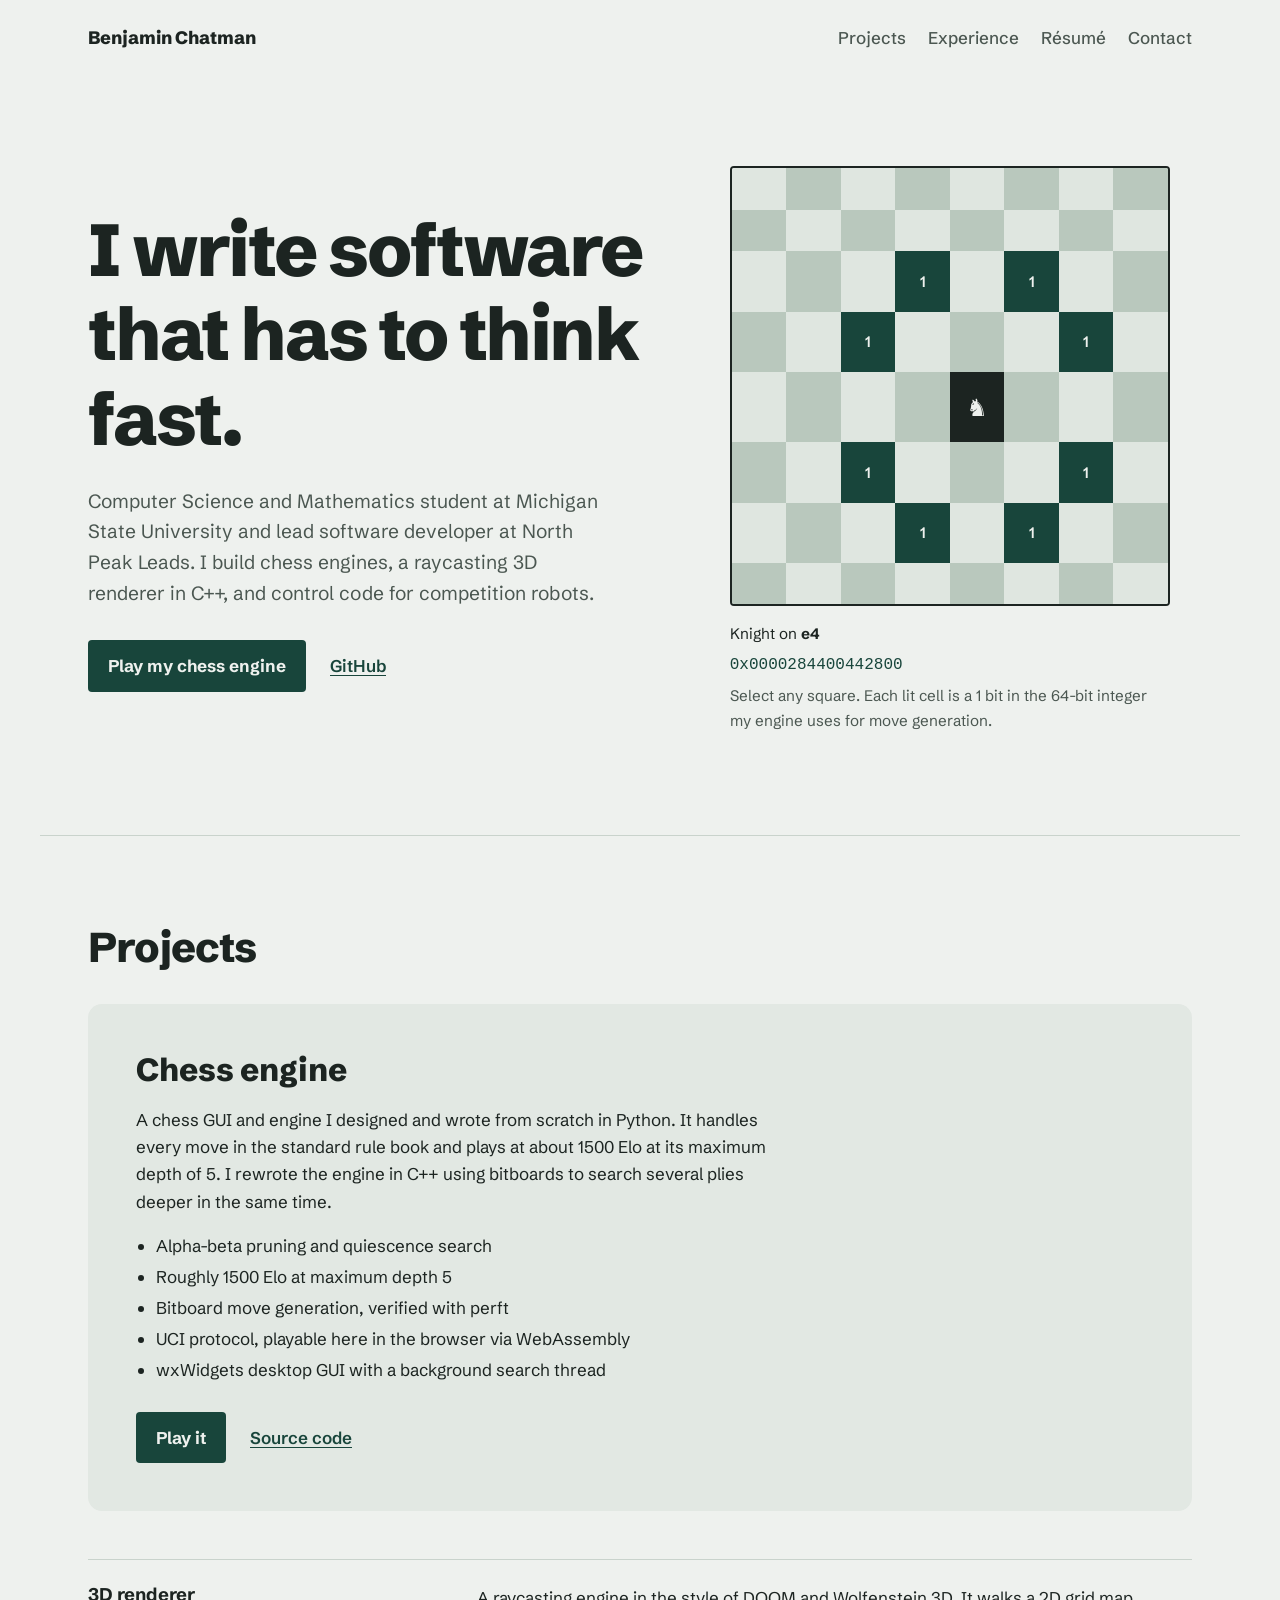
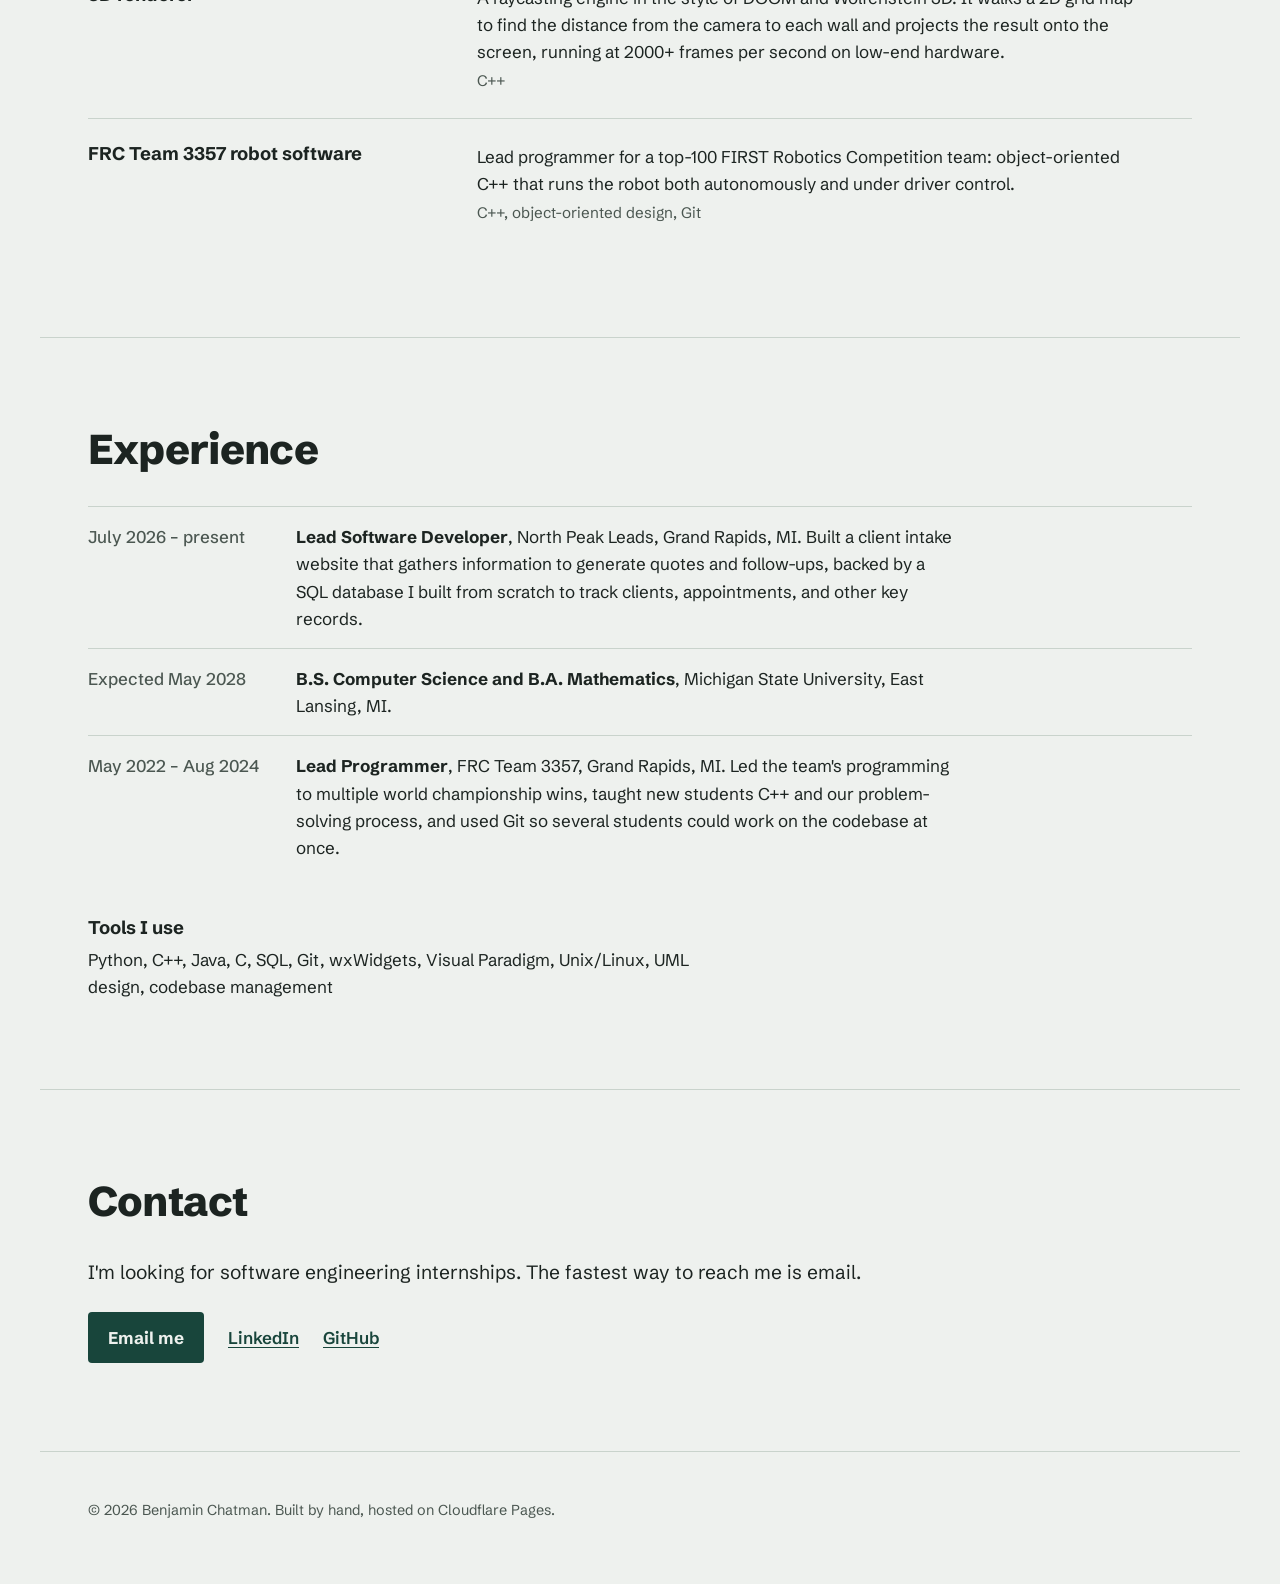
==== index.html @ 471a6a26 "Added resume implementation." ====
<!doctype html>
<html lang="en">
<head>
  <meta charset="utf-8">
  <meta name="viewport" content="width=device-width, initial-scale=1">
  <title>Benjamin Chatman</title>
  <meta name="description" content="Benjamin Chatman — Computer Science and Mathematics at Michigan State University. Chess engines, C++ rendering, and robot software.">
  <link rel="icon" href="/assets/favicon.svg" type="image/svg+xml">
  <link rel="preconnect" href="https://fonts.googleapis.com">
  <link rel="preconnect" href="https://fonts.gstatic.com" crossorigin>
  <link href="https://fonts.googleapis.com/css2?family=Schibsted+Grotesk:wght@400;500;700;800&display=swap" rel="stylesheet">
  <link rel="stylesheet" href="/styles.css">
</head>
<body>
  <a class="skip" href="#main">Skip to content</a>

  <header class="site-header">
    <a class="wordmark" href="/">Benjamin Chatman</a>
    <nav aria-label="Main">
      <a href="#projects">Projects</a>
      <a href="#experience">Experience</a>
      <a href="/Resume%20-%20Benjamin%20Chatman.pdf">Résumé</a>
      <a href="#contact">Contact</a>
    </nav>
  </header>

  <main id="main">
    <section class="hero">
      <div class="hero-text">
        <h1>I write software that has to think fast.</h1>
        <p class="lede">
          Computer Science and Mathematics student at Michigan State University
          and lead software developer at North Peak Leads. I build chess
          engines, a raycasting 3D renderer in C++, and control code for
          competition robots.
        </p>
        <p class="hero-links">
          <a class="button" href="/chess/">Play my chess engine</a>
          <a class="text-link" href="https://github.com/bennyjjumpin">GitHub</a>
        </p>
      </div>

      <figure class="bitboard" aria-labelledby="bb-caption">
        <div class="board" id="board" role="grid" aria-label="Chessboard. Select a square to see a knight's attack bitboard."></div>
        <figcaption id="bb-caption">
          <span class="bb-sq">Knight on <strong id="bb-square">e4</strong></span>
          <code id="bb-hex">0x0000284400442800</code>
          <span class="bb-hint">Select any square. Each lit cell is a 1 bit in the 64-bit integer my engine uses for move generation.</span>
        </figcaption>
      </figure>
    </section>

    <section id="projects" class="section">
      <h2>Projects</h2>

      <article class="feature">
        <div class="feature-body">
          <h3>Chess engine</h3>
          <p>
            A chess GUI and engine I designed and wrote from scratch in Python.
            It handles every move in the standard rule book and plays at about
            1500 Elo at its maximum depth of 5. I rewrote the engine in C++
            using bitboards to search several plies deeper in the same time.
          </p>
          <ul class="facts">
            <li>Alpha-beta pruning and quiescence search</li>
            <li>Roughly 1500 Elo at maximum depth 5</li>
            <li>Bitboard move generation, verified with perft</li>
            <li>UCI protocol, playable here in the browser via WebAssembly</li>
            <li>wxWidgets desktop GUI with a background search thread</li>
          </ul>
          <p class="feature-links">
            <a class="button" href="/chess/">Play it</a>
            <a class="text-link" href="https://github.com/bennyjjumpin/chess-engine">Source code</a>
          </p>
        </div>
      </article>

      <ul class="project-list">
        <li>
          <h3>3D renderer</h3>
          <p>A raycasting engine in the style of DOOM and Wolfenstein 3D. It walks a 2D grid map to find the distance from the camera to each wall and projects the result onto the screen, running at 2000+ frames per second on low-end hardware.</p>
          <p class="stack">C++</p>
        </li>
        <li>
          <h3>FRC Team 3357 robot software</h3>
          <p>Lead programmer for a top-100 FIRST Robotics Competition team: object-oriented C++ that runs the robot both autonomously and under driver control.</p>
          <p class="stack">C++, object-oriented design, Git</p>
        </li>
      </ul>
    </section>

    <section id="experience" class="section">
      <h2>Experience</h2>
      <dl class="timeline">
        <div>
          <dt>July 2026 – present</dt>
          <dd><strong>Lead Software Developer</strong>, North Peak Leads, Grand Rapids, MI. Built a client intake website that gathers information to generate quotes and follow-ups, backed by a SQL database I built from scratch to track clients, appointments, and other key records.</dd>
        </div>
        <div>
          <dt>Expected May 2028</dt>
          <dd><strong>B.S. Computer Science and B.A. Mathematics</strong>, Michigan State University, East Lansing, MI.</dd>
        </div>
        <div>
          <dt>May 2022 – Aug 2024</dt>
          <dd><strong>Lead Programmer</strong>, FRC Team 3357, Grand Rapids, MI. Led the team's programming to multiple world championship wins, taught new students C++ and our problem-solving process, and used Git so several students could work on the codebase at once.</dd>
        </div>
      </dl>

      <h3 class="subhead">Tools I use</h3>
      <p class="skills">Python, C++, Java, C, SQL, Git, wxWidgets, Visual Paradigm, Unix/Linux, UML design, codebase management</p>
    </section>

    <section id="contact" class="section contact">
      <h2>Contact</h2>
      <p>I'm looking for software engineering internships. The fastest way to reach me is email.</p>
      <p class="contact-links">
        <a class="button" href="mailto:bennyjjumpin05@gmail.com">Email me</a>
        <a class="text-link" href="https://www.linkedin.com/in/benjamin-chatman-3366b4305">LinkedIn</a>
        <a class="text-link" href="https://github.com/bennyjjumpin">GitHub</a>
      </p>
    </section>
  </main>

  <footer class="site-footer">
    <p>© <span id="year">2026</span> Benjamin Chatman. Built by hand, hosted on Cloudflare Pages.</p>
  </footer>

  <script src="/script.js" defer></script>
</body>
</html>
---- styles.css ----
/* ---------- Tokens ---------- */
:root {
  --paper: #eef1ee;
  --paper-2: #e2e8e3;
  --ink: #1c2421;
  --ink-soft: #4b5751;
  --green: #18453b;       /* Spartan green */
  --green-lit: #2f7a62;
  --sq-light: #dfe6e0;
  --sq-dark: #b9c8bd;
  --bit-on: #18453b;
  --bit-on-text: #eef1ee;
  --rule: #c9d3cc;

  --font: "Schibsted Grotesk", system-ui, -apple-system, "Segoe UI", sans-serif;
  --measure: 66ch;
  --gutter: clamp(16px, 4vw, 48px);
  --radius-sm: 4px;
  --radius-lg: 14px;
}

@media (prefers-color-scheme: dark) {
  :root {
    --paper: #121a17;
    --paper-2: #1a2420;
    --ink: #e3e9e5;
    --ink-soft: #a6b3ac;
    --green: #6fb293;
    --green-lit: #8fd0b0;
    --sq-light: #24302b;
    --sq-dark: #1b2521;
    --bit-on: #6fb293;
    --bit-on-text: #0f1613;
    --rule: #2c3934;
  }
}

/* ---------- Base ---------- */
*, *::before, *::after { box-sizing: border-box; }

html { scroll-behavior: smooth; }
@media (prefers-reduced-motion: reduce) {
  html { scroll-behavior: auto; }
  * { transition: none !important; }
}

body {
  margin: 0;
  background: var(--paper);
  color: var(--ink);
  font-family: var(--font);
  font-size: 1.0625rem;
  line-height: 1.6;
  -webkit-font-smoothing: antialiased;
}

a { color: var(--green); text-underline-offset: 3px; }
a:hover { color: var(--green-lit); }
:focus-visible { outline: 3px solid var(--green-lit); outline-offset: 3px; border-radius: 2px; }

h1, h2, h3 { line-height: 1.15; margin: 0; }

.skip {
  position: absolute; left: -9999px; top: 8px;
  background: var(--ink); color: var(--paper); padding: 8px 12px;
}
.skip:focus { left: 8px; }

/* ---------- Header / footer ---------- */
.site-header {
  display: flex; flex-wrap: wrap; gap: 12px 32px;
  align-items: baseline; justify-content: space-between;
  padding: 24px var(--gutter);
  max-width: 1200px; margin: 0 auto;
}
.wordmark { font-weight: 800; font-size: 1.125rem; color: var(--ink); text-decoration: none; }
.site-header nav { display: flex; flex-wrap: wrap; gap: 4px 22px; }
.site-header nav a { color: var(--ink-soft); text-decoration: none; font-weight: 500; }
.site-header nav a:hover { color: var(--green); }

.site-footer {
  max-width: 1200px; margin: 0 auto;
  padding: 32px var(--gutter) 48px;
  color: var(--ink-soft); font-size: 0.9rem;
  border-top: 1px solid var(--rule);
}

/* ---------- Hero ---------- */
.hero {
  max-width: 1200px; margin: 0 auto;
  padding: clamp(32px, 7vw, 96px) var(--gutter) clamp(48px, 8vw, 112px);
  display: grid; gap: clamp(32px, 6vw, 80px);
  grid-template-columns: minmax(0, 1.1fr) minmax(0, 0.9fr);
  align-items: center;
}
.hero h1 {
  font-size: clamp(2.4rem, 6vw, 4.6rem);
  font-weight: 800;
  letter-spacing: -0.03em;
  max-width: 14ch;
}
.lede { font-size: 1.2rem; color: var(--ink-soft); max-width: 44ch; margin: 24px 0 32px; }
.hero-links, .feature-links, .contact-links {
  display: flex; flex-wrap: wrap; align-items: center; gap: 12px 24px; margin: 0;
}

.button {
  display: inline-block;
  background: var(--green); color: var(--paper);
  padding: 12px 20px; border-radius: var(--radius-sm);
  font-weight: 700; text-decoration: none;
}
.button:hover { background: var(--green-lit); color: var(--paper); }
.text-link { font-weight: 600; }

/* ---------- Bitboard figure ---------- */
.bitboard { margin: 0; }
.board {
  display: grid;
  grid-template-columns: repeat(8, 1fr);
  aspect-ratio: 1;
  width: 100%; max-width: 440px;
  border: 2px solid var(--ink);
  border-radius: var(--radius-sm);
  overflow: hidden;
}
.cell {
  appearance: none; border: 0; margin: 0; padding: 0;
  font: 600 clamp(0.7rem, 1.6vw, 0.95rem) var(--font);
  color: var(--ink-soft);
  background: var(--sq-light);
  cursor: pointer;
  display: grid; place-items: center;
  transition: background-color 120ms ease, color 120ms ease;
}
.cell.dark { background: var(--sq-dark); }
.cell.on { background: var(--bit-on); color: var(--bit-on-text); }
.cell.knight { background: var(--ink); color: var(--paper); font-size: clamp(1rem, 2.6vw, 1.5rem); }

.bitboard figcaption {
  display: grid; gap: 6px;
  max-width: 440px; margin-top: 16px;
  font-size: 0.95rem; color: var(--ink-soft);
}
.bb-sq { color: var(--ink); }
.bitboard code {
  font-family: ui-monospace, "SF Mono", Menlo, Consolas, monospace;
  font-size: 1rem; color: var(--green); word-break: break-all;
}

/* ---------- Sections ---------- */
.section {
  max-width: 1200px; margin: 0 auto;
  padding: clamp(48px, 7vw, 88px) var(--gutter);
  border-top: 1px solid var(--rule);
}
.section h2 { font-size: clamp(1.8rem, 3.6vw, 2.6rem); font-weight: 800; letter-spacing: -0.02em; margin-bottom: 32px; }
.section p { max-width: var(--measure); }

/* Featured project gets the weight; the rest are a quiet list. */
.feature {
  background: var(--paper-2);
  border-radius: var(--radius-lg);
  padding: clamp(24px, 4vw, 48px);
  margin-bottom: 48px;
}
.feature h3 { font-size: clamp(1.5rem, 3vw, 2rem); font-weight: 800; margin-bottom: 12px; }
.facts { padding-left: 1.2em; margin: 16px 0 28px; max-width: var(--measure); }
.facts li { margin: 4px 0; }

.project-list { list-style: none; padding: 0; margin: 0; }
.project-list li {
  display: grid;
  grid-template-columns: minmax(0, 1fr) minmax(0, 2fr);
  gap: 4px 32px;
  padding: 24px 0;
  border-top: 1px solid var(--rule);
}
.project-list h3 { font-size: 1.15rem; font-weight: 700; grid-row: span 2; }
.project-list p { margin: 0; }
.stack { color: var(--ink-soft); font-size: 0.95rem; }

.timeline { margin: 0 0 40px; }
.timeline > div {
  display: grid; grid-template-columns: 11rem minmax(0, 1fr);
  gap: 4px 32px; padding: 16px 0; border-top: 1px solid var(--rule);
}
.timeline dt { color: var(--ink-soft); font-weight: 500; }
.timeline dd { margin: 0; max-width: var(--measure); }
.subhead { font-size: 1.15rem; font-weight: 700; margin-bottom: 8px; }
.skills { margin: 0; }

.contact p:first-of-type { font-size: 1.2rem; margin: 0 0 24px; }

/* ---------- Simple inner pages (chess, 404) ---------- */
.page {
  max-width: 1200px; margin: 0 auto;
  padding: clamp(32px, 6vw, 80px) var(--gutter);
}
.page h1 { font-size: clamp(2rem, 5vw, 3.2rem); font-weight: 800; letter-spacing: -0.03em; margin-bottom: 16px; }
.page p { max-width: var(--measure); }
.placeholder {
  display: grid; place-items: center;
  aspect-ratio: 1; max-width: 520px; margin: 32px 0;
  border: 2px dashed var(--rule); border-radius: var(--radius-lg);
  color: var(--ink-soft); text-align: center; padding: 24px;
}

/* ---------- Mobile ---------- */
@media (max-width: 820px) {
  .hero { grid-template-columns: 1fr; }
  .board, .bitboard figcaption { max-width: 100%; }
  .project-list li, .timeline > div { grid-template-columns: 1fr; }
  .project-list h3 { grid-row: auto; }
}
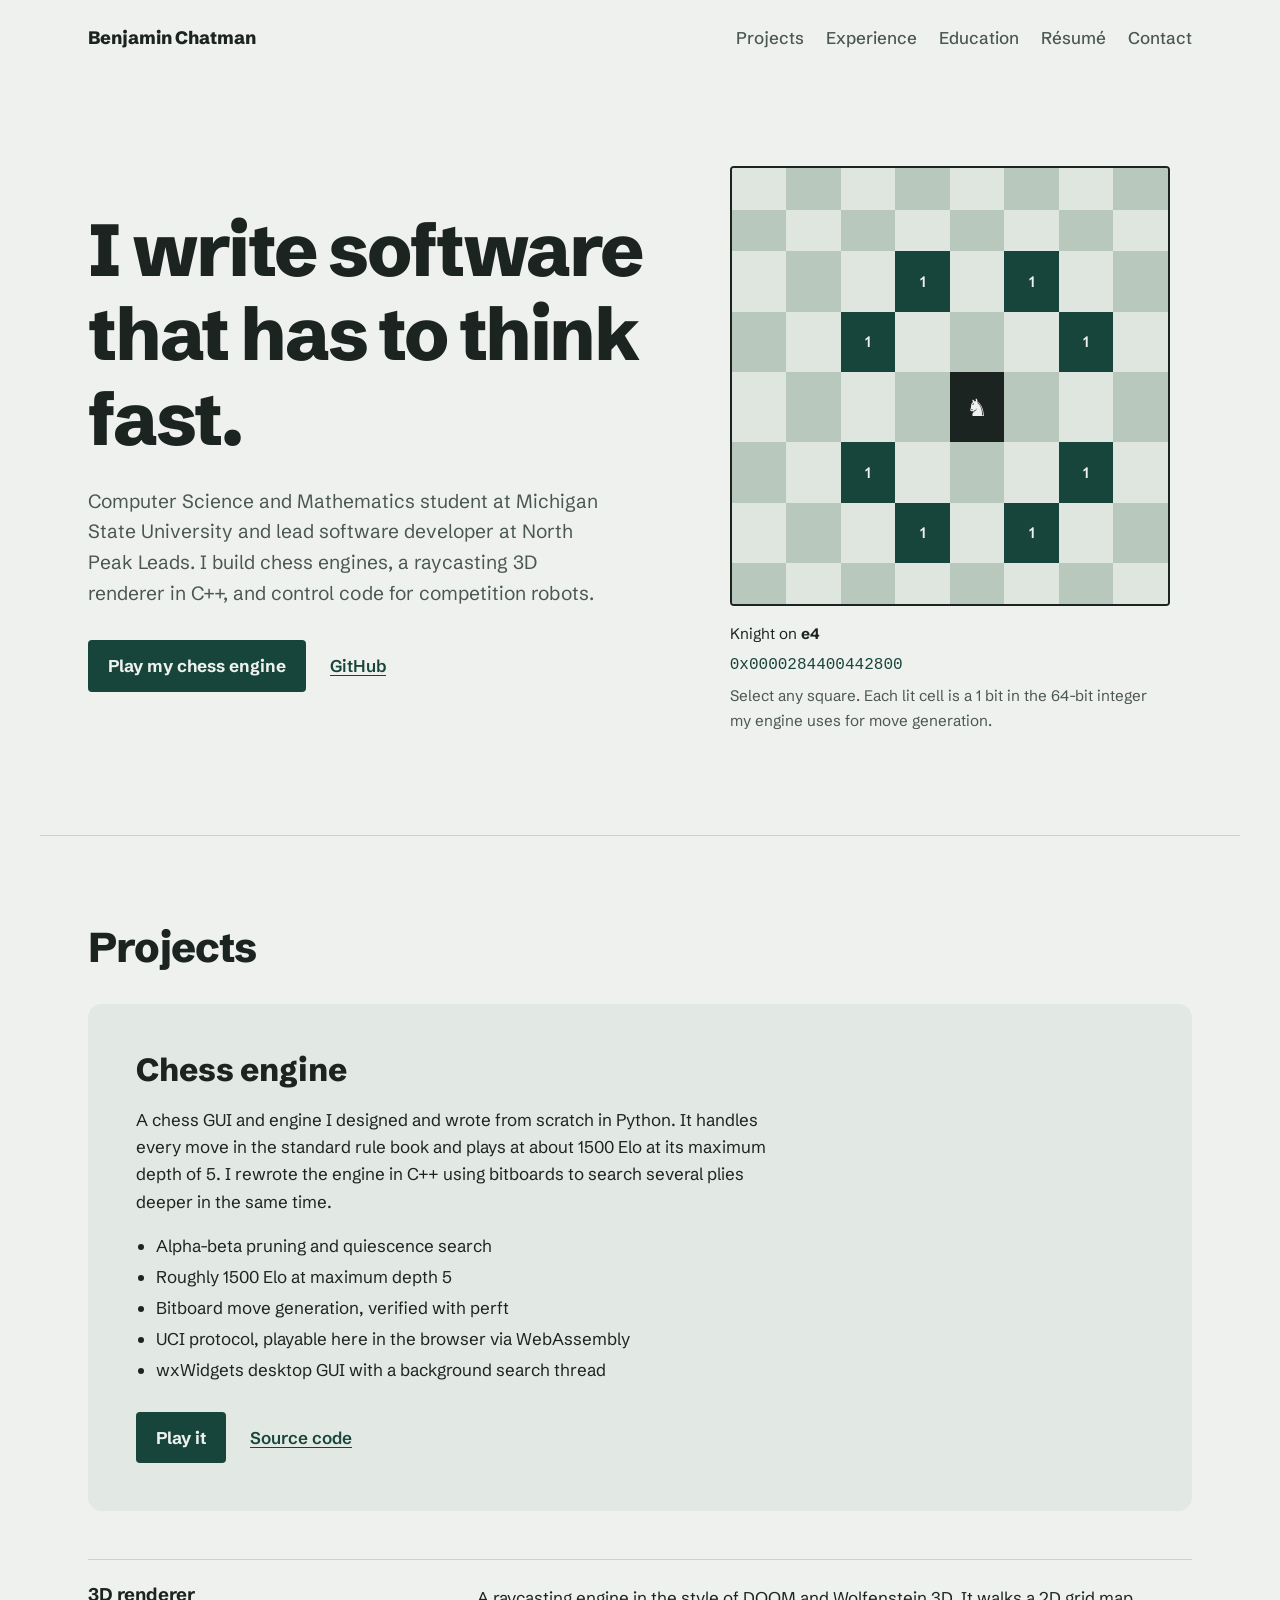
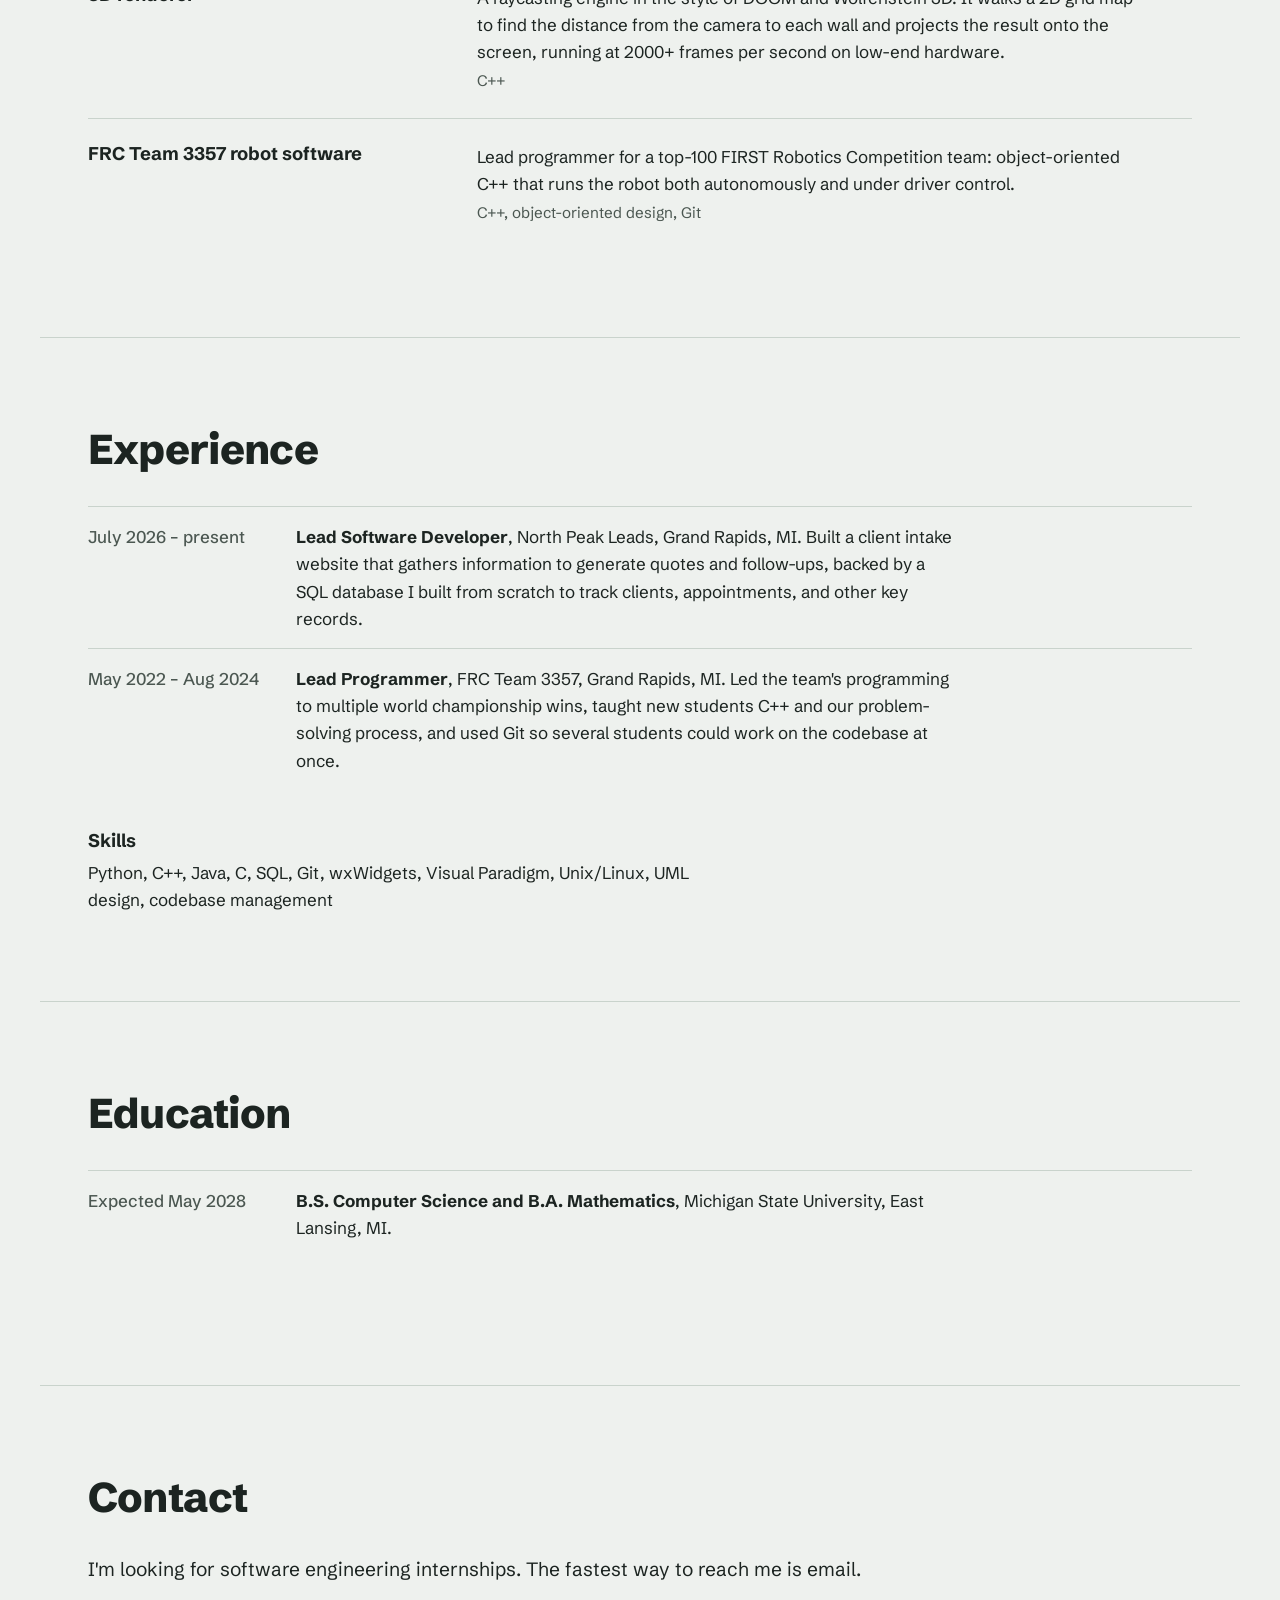
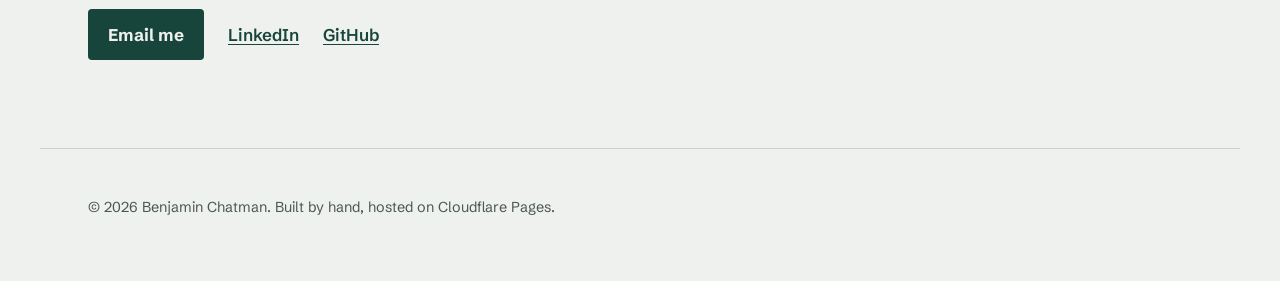
==== commit dd50dd33: "Added a playable chess engine page" ====
--- a/index.html
+++ b/index.html
@@ -19,6 +19,7 @@
     <nav aria-label="Main">
       <a href="#projects">Projects</a>
       <a href="#experience">Experience</a>
+      <a href="#education">Education</a>
       <a href="/Resume%20-%20Benjamin%20Chatman.pdf">Résumé</a>
       <a href="#contact">Contact</a>
     </nav>
@@ -98,17 +99,23 @@
           <dd><strong>Lead Software Developer</strong>, North Peak Leads, Grand Rapids, MI. Built a client intake website that gathers information to generate quotes and follow-ups, backed by a SQL database I built from scratch to track clients, appointments, and other key records.</dd>
         </div>
         <div>
-          <dt>Expected May 2028</dt>
-          <dd><strong>B.S. Computer Science and B.A. Mathematics</strong>, Michigan State University, East Lansing, MI.</dd>
-        </div>
-        <div>
           <dt>May 2022 – Aug 2024</dt>
           <dd><strong>Lead Programmer</strong>, FRC Team 3357, Grand Rapids, MI. Led the team's programming to multiple world championship wins, taught new students C++ and our problem-solving process, and used Git so several students could work on the codebase at once.</dd>
         </div>
       </dl>
 
-      <h3 class="subhead">Tools I use</h3>
+      <h3 class="subhead">Skills</h3>
       <p class="skills">Python, C++, Java, C, SQL, Git, wxWidgets, Visual Paradigm, Unix/Linux, UML design, codebase management</p>
+    </section>
+
+    <section id="education" class="section">
+      <h2>Education</h2>
+      <dl class="timeline">
+        <div>
+          <dt>Expected May 2028</dt>
+          <dd><strong>B.S. Computer Science and B.A. Mathematics</strong>, Michigan State University, East Lansing, MI.</dd>
+        </div>
+      </dl>
     </section>
 
     <section id="contact" class="section contact">
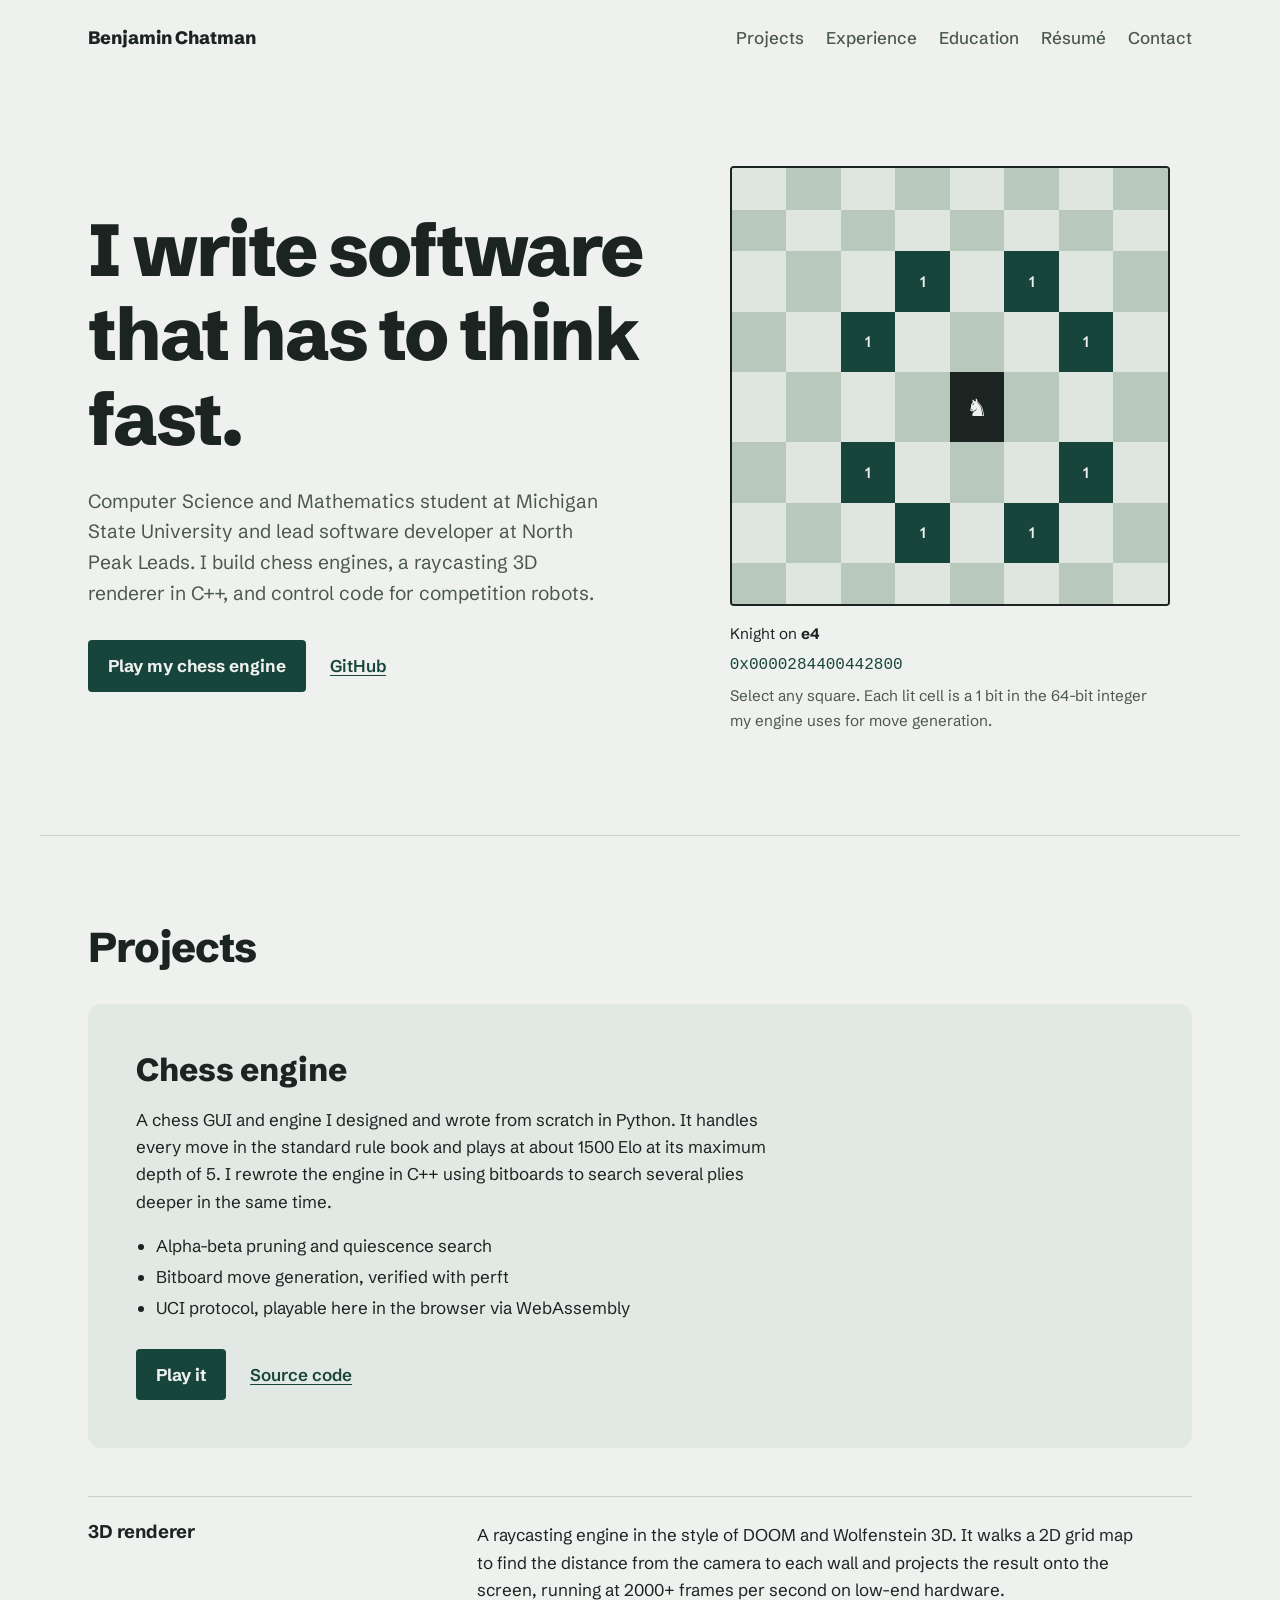
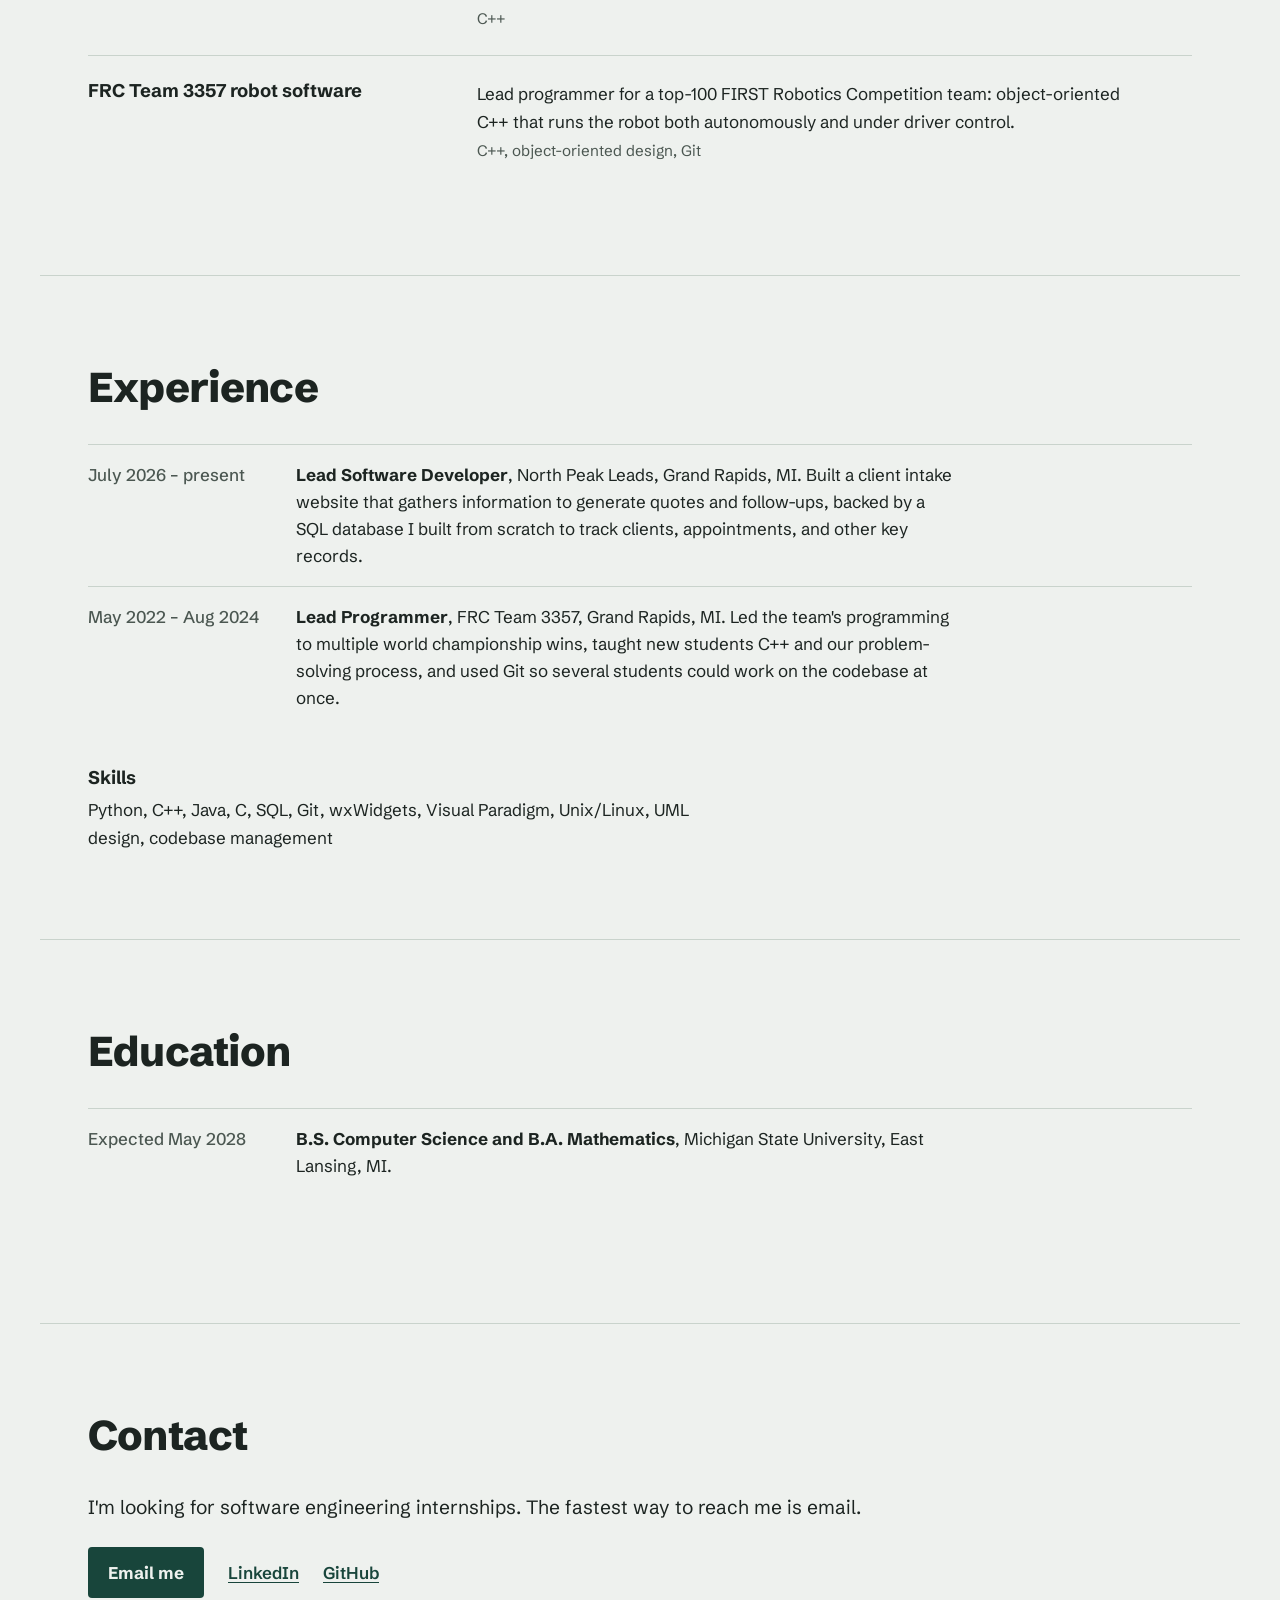
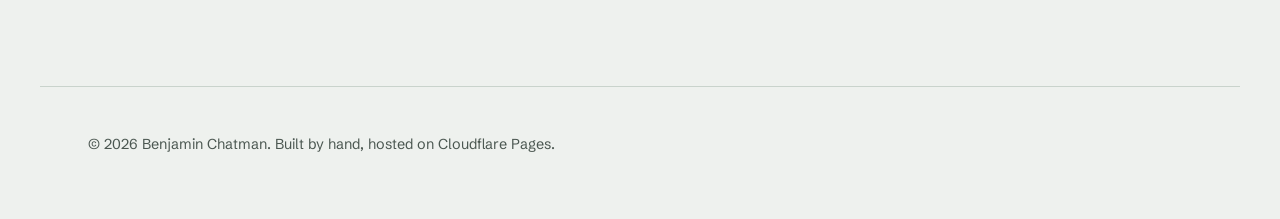
==== commit b6c4bf1b: "Changed inaccurate info about chess project." ====
--- a/index.html
+++ b/index.html
@@ -65,10 +65,8 @@
           </p>
           <ul class="facts">
             <li>Alpha-beta pruning and quiescence search</li>
-            <li>Roughly 1500 Elo at maximum depth 5</li>
             <li>Bitboard move generation, verified with perft</li>
             <li>UCI protocol, playable here in the browser via WebAssembly</li>
-            <li>wxWidgets desktop GUI with a background search thread</li>
           </ul>
           <p class="feature-links">
             <a class="button" href="/chess/">Play it</a>
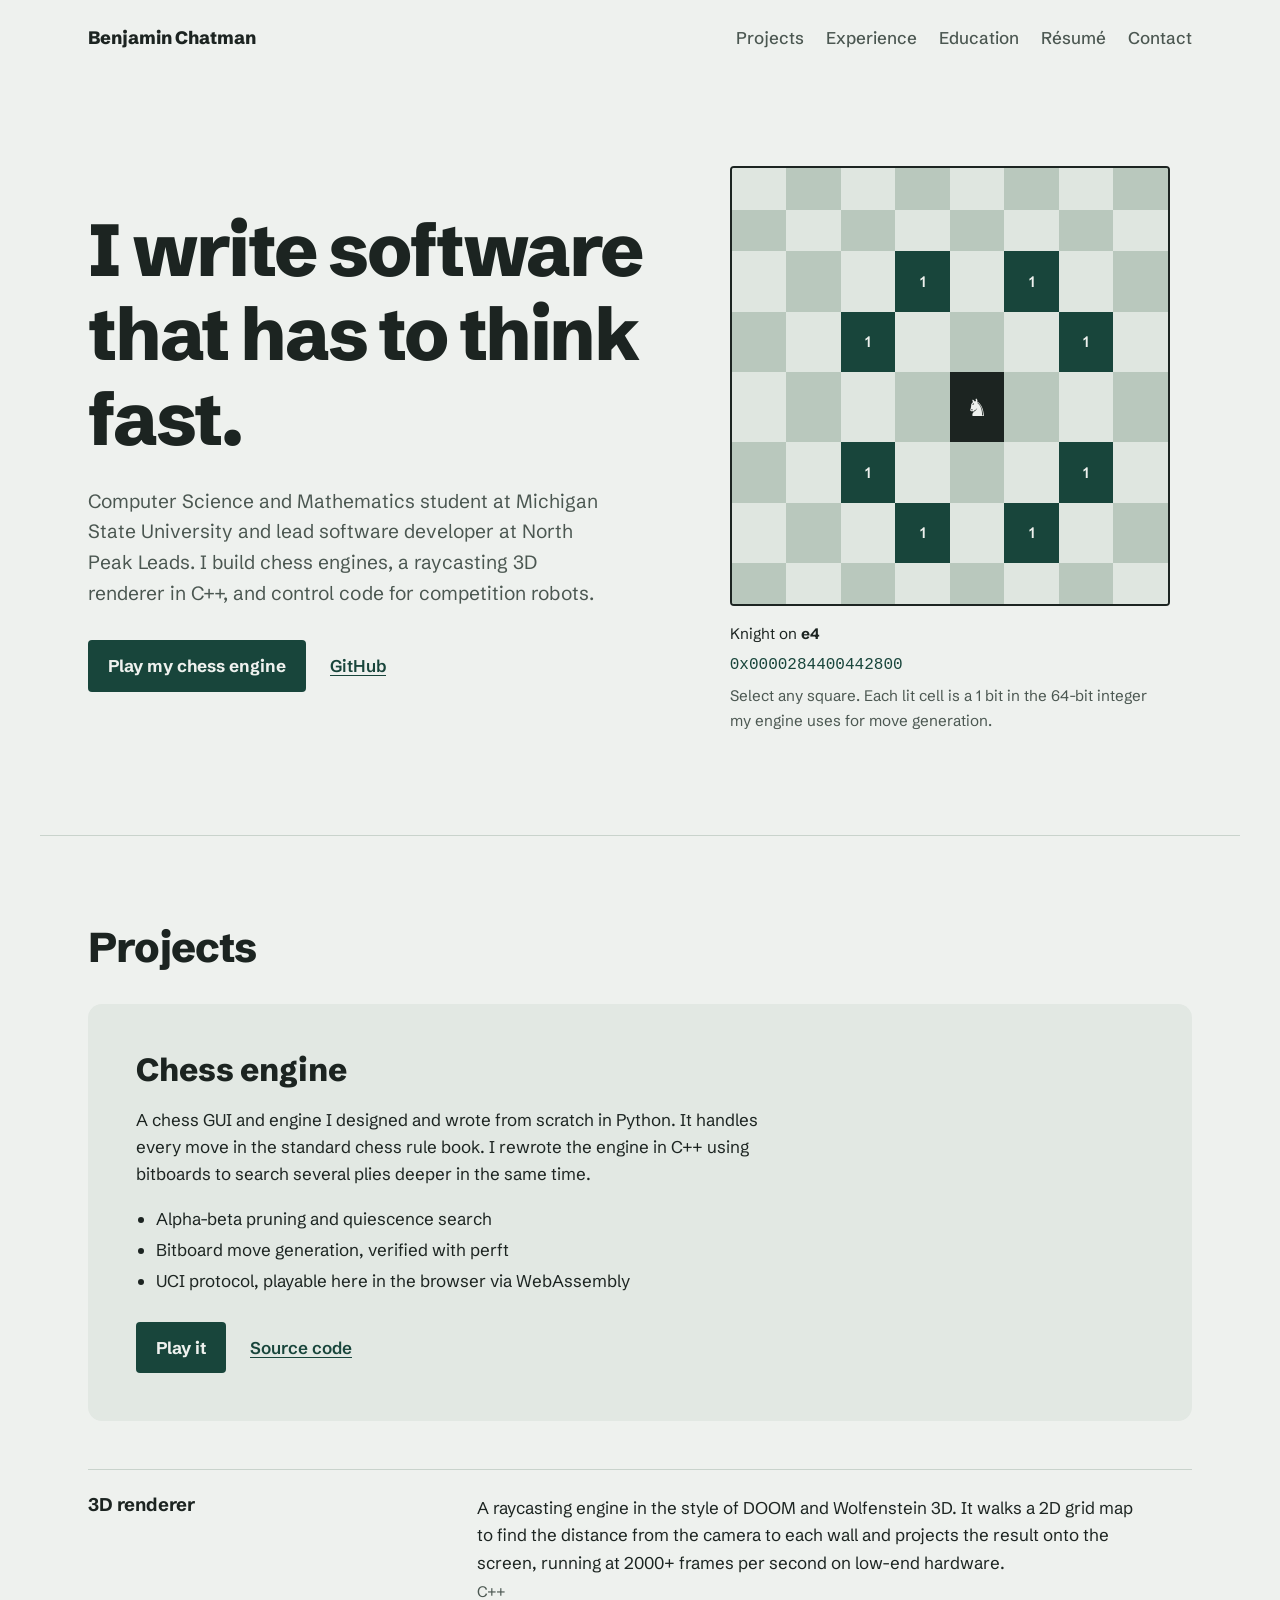
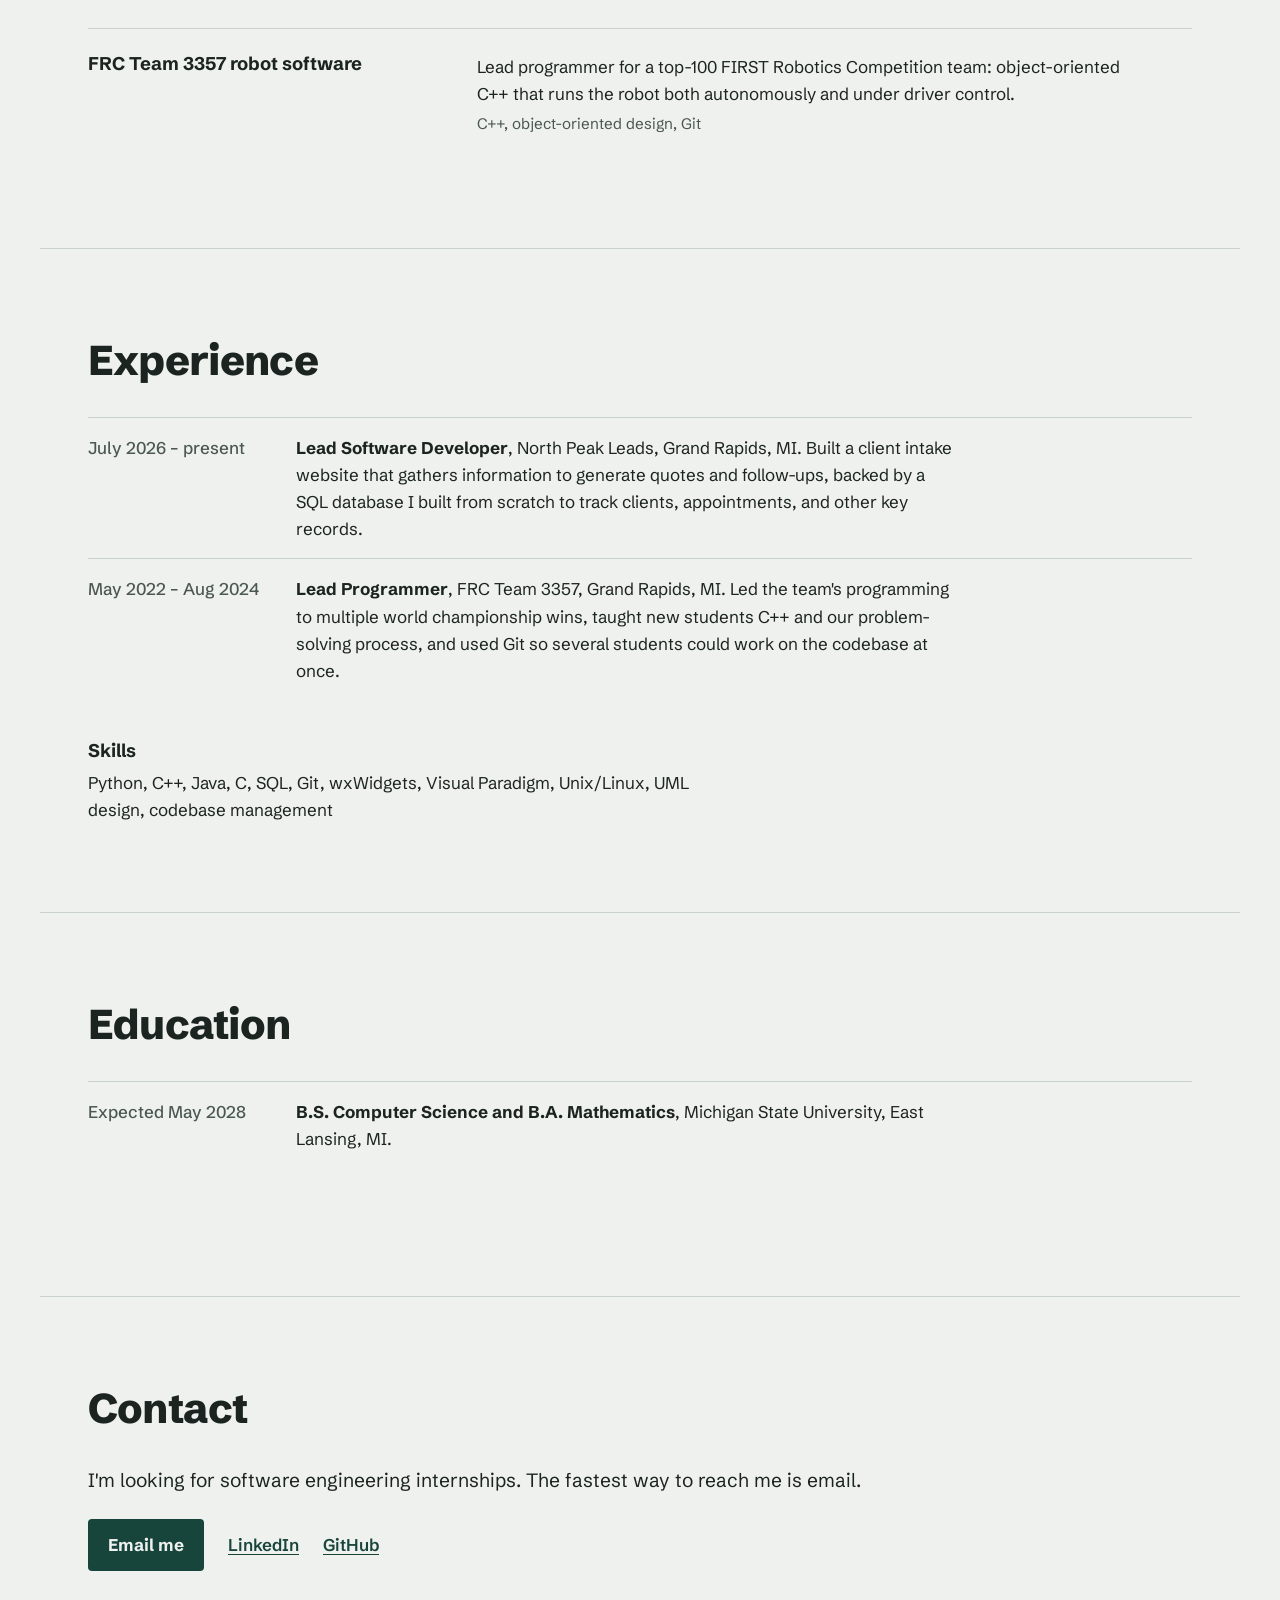
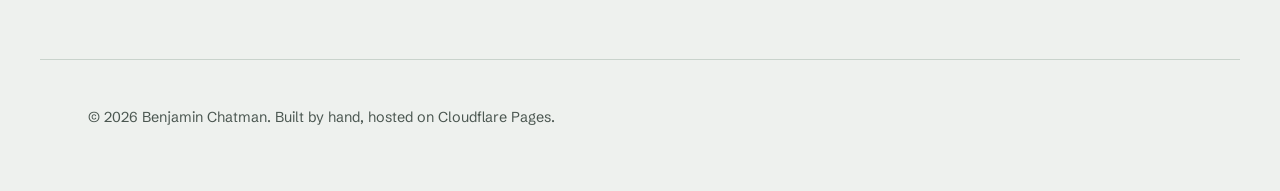
==== commit ffc00c88: "Updated small tidbit of information" ====
--- a/index.html
+++ b/index.html
@@ -59,8 +59,7 @@
           <h3>Chess engine</h3>
           <p>
             A chess GUI and engine I designed and wrote from scratch in Python.
-            It handles every move in the standard rule book and plays at about
-            1500 Elo at its maximum depth of 5. I rewrote the engine in C++
+            It handles every move in the standard chess rule book. I rewrote the engine in C++
             using bitboards to search several plies deeper in the same time.
           </p>
           <ul class="facts">
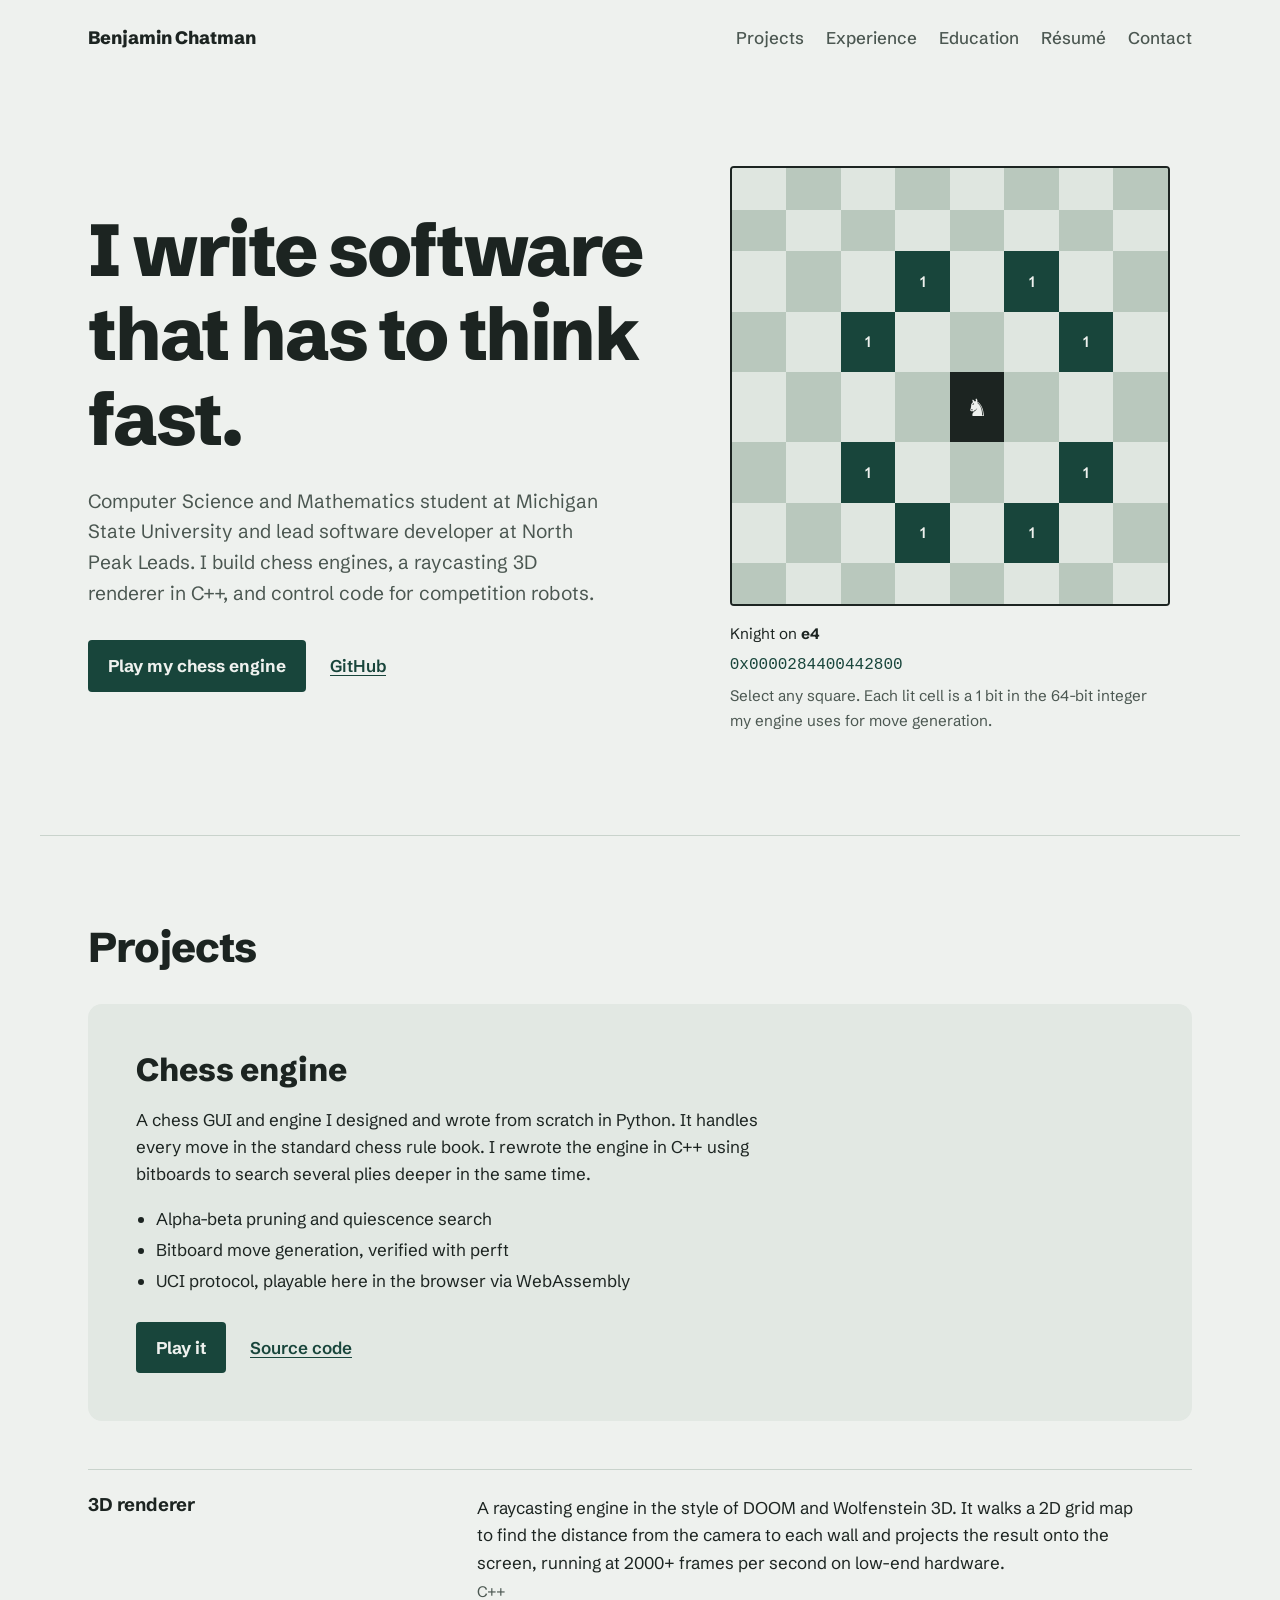
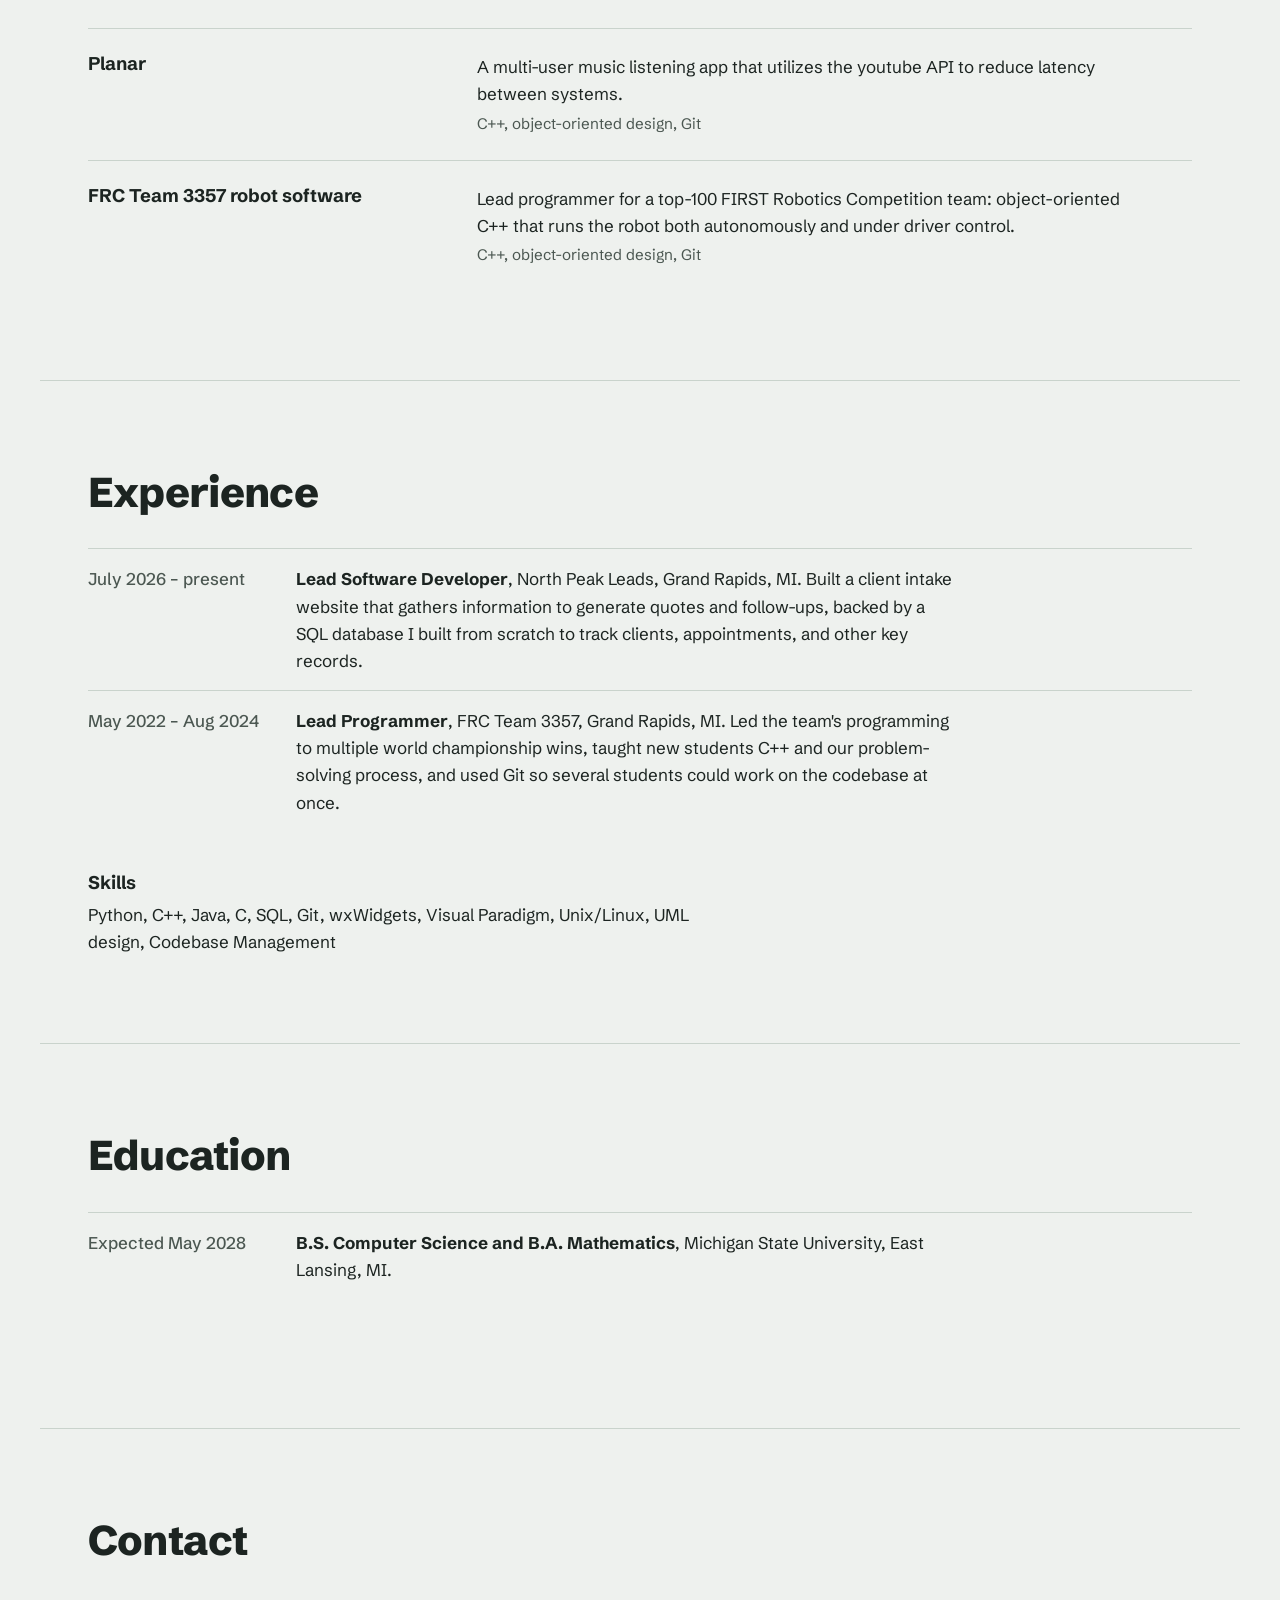
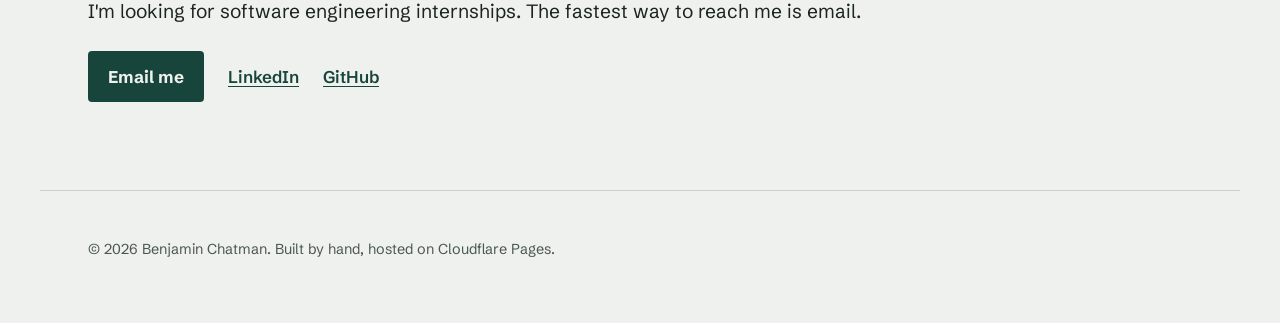
==== commit bcfff445: "Added new project, updated other info" ====
--- a/index.html
+++ b/index.html
@@ -69,7 +69,7 @@
           </ul>
           <p class="feature-links">
             <a class="button" href="/chess/">Play it</a>
-            <a class="text-link" href="https://github.com/bennyjjumpin/chess-engine">Source code</a>
+            <a class="text-link" href="https://github.com/bennyjjumpin/Chess_Engine">Source code</a>
           </p>
         </div>
       </article>
@@ -79,6 +79,11 @@
           <h3>3D renderer</h3>
           <p>A raycasting engine in the style of DOOM and Wolfenstein 3D. It walks a 2D grid map to find the distance from the camera to each wall and projects the result onto the screen, running at 2000+ frames per second on low-end hardware.</p>
           <p class="stack">C++</p>
+        </li>
+        <li>
+          <h3>Planar</h3>
+          <p>A multi-user music listening app that utilizes the youtube API to reduce latency between systems.</p>
+          <p class="stack">C++, object-oriented design, Git</p>
         </li>
         <li>
           <h3>FRC Team 3357 robot software</h3>
@@ -102,7 +107,7 @@
       </dl>
 
       <h3 class="subhead">Skills</h3>
-      <p class="skills">Python, C++, Java, C, SQL, Git, wxWidgets, Visual Paradigm, Unix/Linux, UML design, codebase management</p>
+      <p class="skills">Python, C++, Java, C, SQL, Git, wxWidgets, Visual Paradigm, Unix/Linux, UML design, Codebase Management</p>
     </section>
 
     <section id="education" class="section">
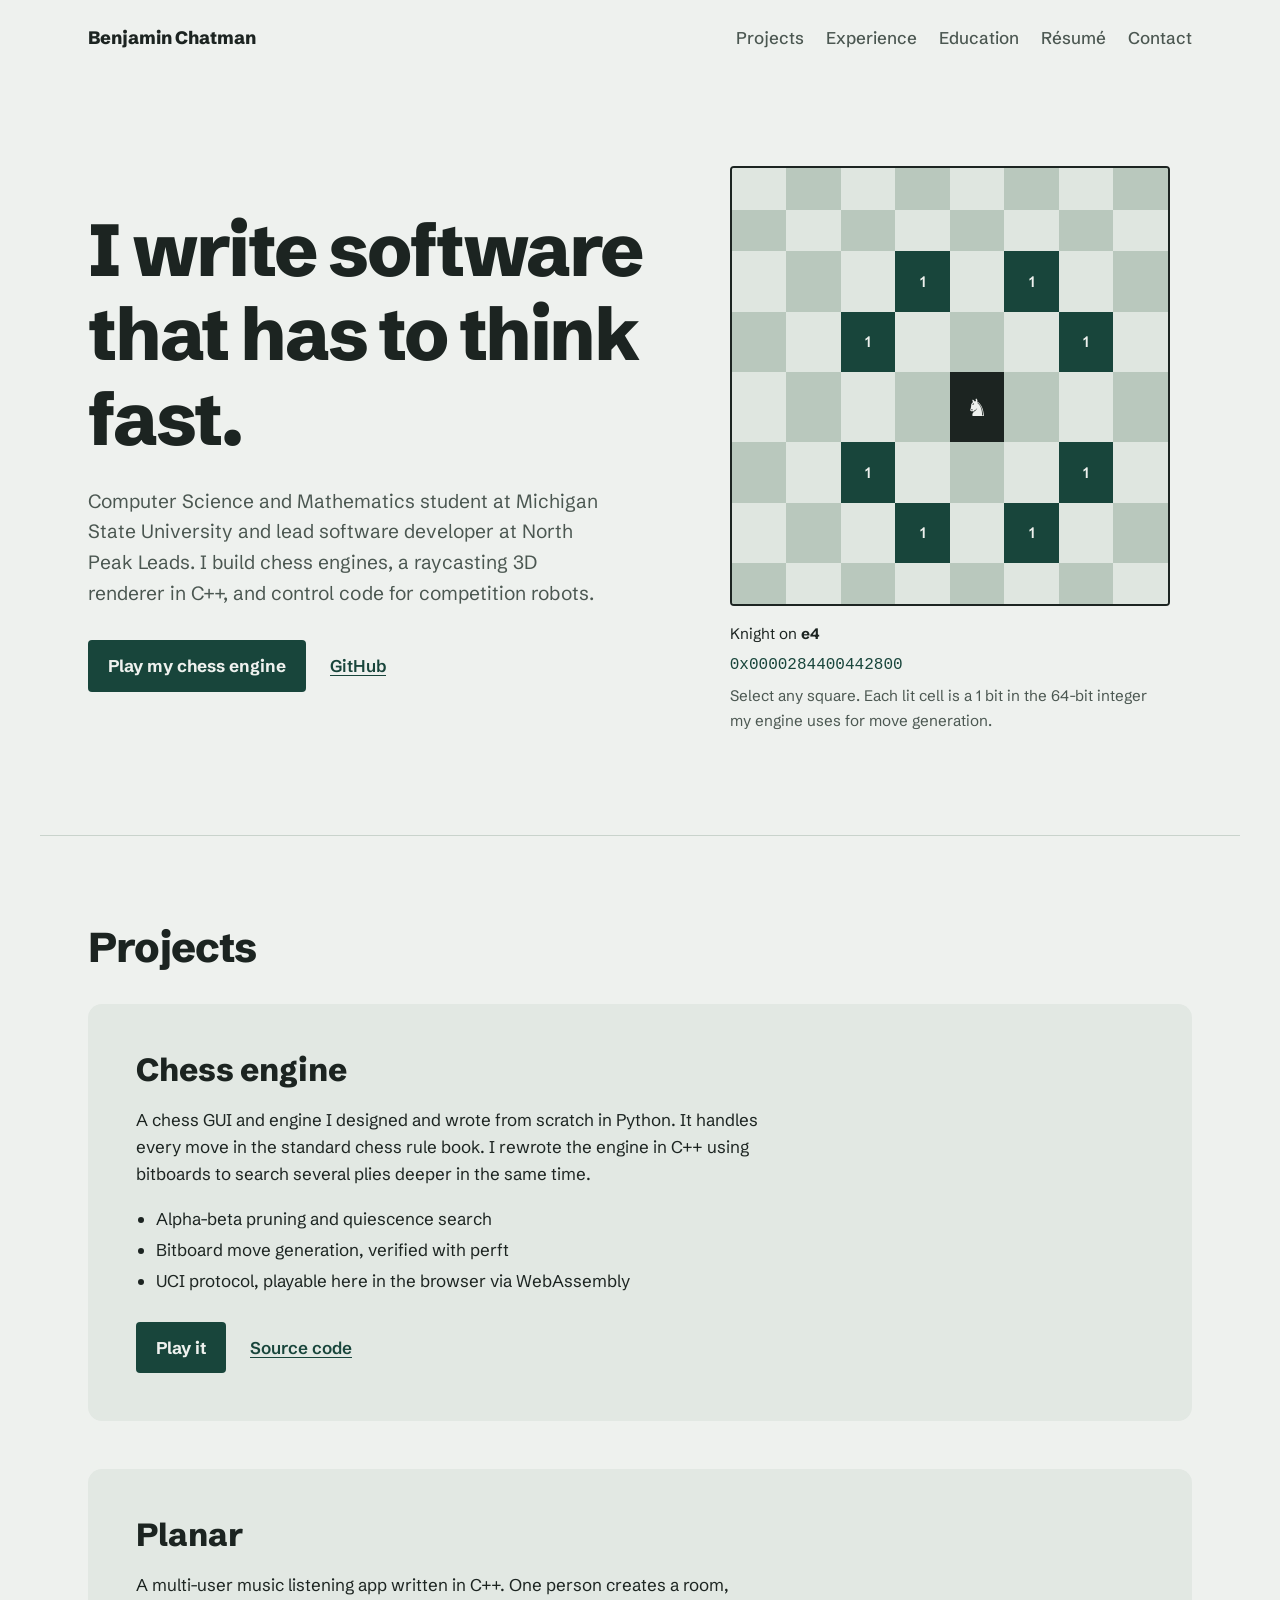
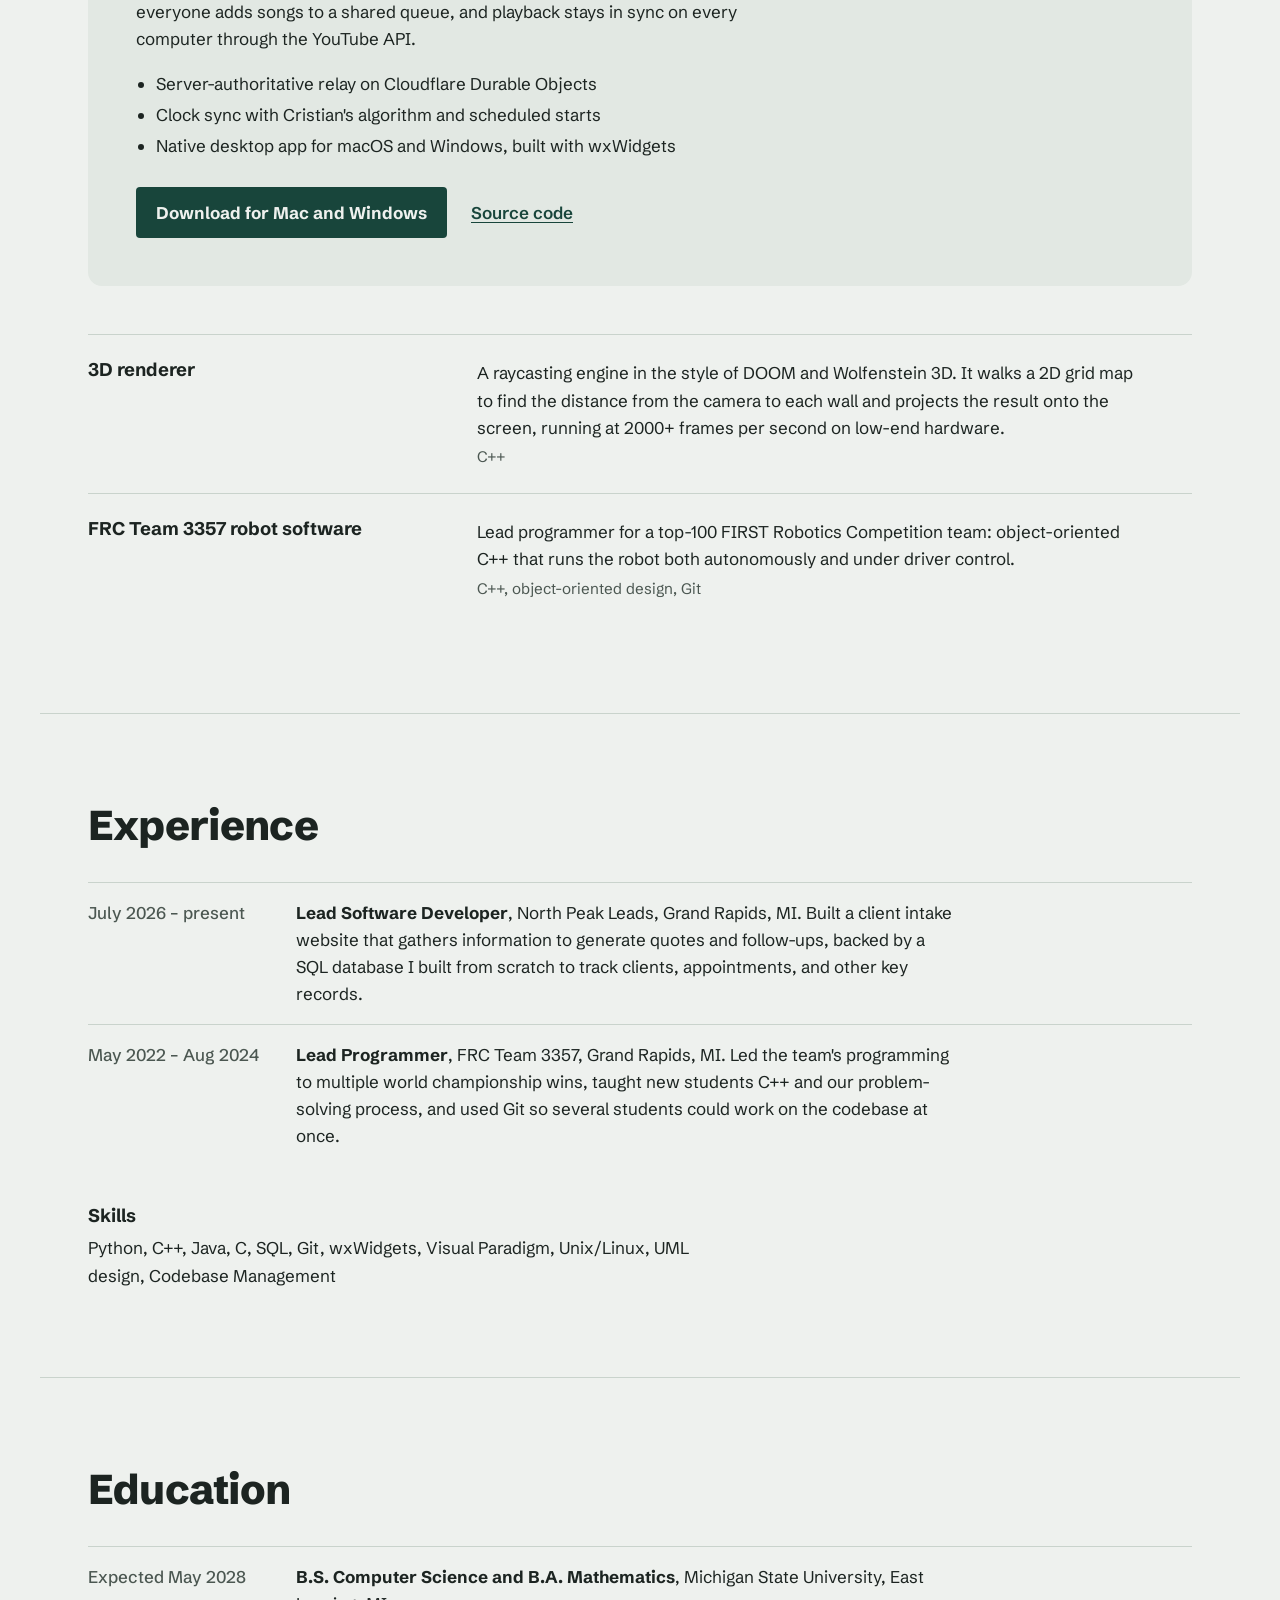
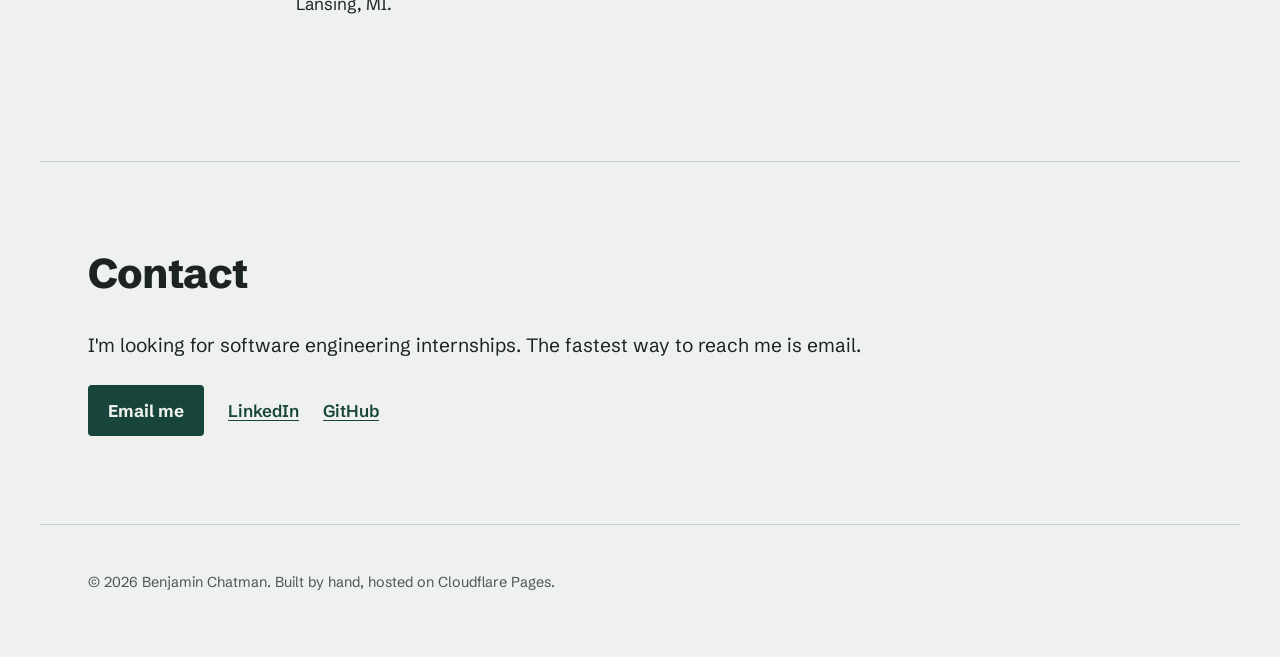
==== commit 1dab0c8f: "Added a download page for my new project, Planar." ====
--- a/index.html
+++ b/index.html
@@ -74,16 +74,31 @@
         </div>
       </article>
 
+      <article class="feature">
+        <div class="feature-body">
+          <h3>Planar</h3>
+          <p>
+            A multi-user music listening app written in C++. One person creates
+            a room, everyone adds songs to a shared queue, and playback stays
+            in sync on every computer through the YouTube API.
+          </p>
+          <ul class="facts">
+            <li>Server-authoritative relay on Cloudflare Durable Objects</li>
+            <li>Clock sync with Cristian's algorithm and scheduled starts</li>
+            <li>Native desktop app for macOS and Windows, built with wxWidgets</li>
+          </ul>
+          <p class="feature-links">
+            <a class="button" href="/planar/">Download for Mac and Windows</a>
+            <a class="text-link" href="https://github.com/bennyjjumpin/Planar">Source code</a>
+          </p>
+        </div>
+      </article>
+
       <ul class="project-list">
         <li>
           <h3>3D renderer</h3>
           <p>A raycasting engine in the style of DOOM and Wolfenstein 3D. It walks a 2D grid map to find the distance from the camera to each wall and projects the result onto the screen, running at 2000+ frames per second on low-end hardware.</p>
           <p class="stack">C++</p>
-        </li>
-        <li>
-          <h3>Planar</h3>
-          <p>A multi-user music listening app that utilizes the youtube API to reduce latency between systems.</p>
-          <p class="stack">C++, object-oriented design, Git</p>
         </li>
         <li>
           <h3>FRC Team 3357 robot software</h3>
--- a/styles.css
+++ b/styles.css
@@ -206,6 +206,27 @@
   color: var(--ink-soft); text-align: center; padding: 24px;
 }
 
+/* ---------- Planar download page ---------- */
+.app-title { display: flex; align-items: center; gap: 16px; margin-bottom: 8px; }
+.app-title h1 { margin: 0; }
+.page h2 { font-size: clamp(1.4rem, 3vw, 1.9rem); font-weight: 800; letter-spacing: -0.02em; margin: 0 0 20px; }
+.downloads, .how { margin-top: clamp(32px, 5vw, 56px); }
+.download-grid {
+  display: grid; gap: 20px;
+  grid-template-columns: repeat(auto-fit, minmax(min(100%, 300px), 1fr));
+  max-width: 820px;
+}
+.download {
+  background: var(--paper-2);
+  border-radius: var(--radius-lg);
+  padding: clamp(20px, 3vw, 32px);
+}
+.download h3 { font-size: 1.4rem; font-weight: 800; }
+.download .stack { margin: 4px 0 20px; }
+.note { color: var(--ink-soft); font-size: 0.95rem; }
+.download .note { margin: 16px 0 0; }
+.page code { font-family: ui-monospace, "SF Mono", Menlo, Consolas, monospace; font-size: 0.9em; }
+
 /* ---------- Mobile ---------- */
 @media (max-width: 820px) {
   .hero { grid-template-columns: 1fr; }
